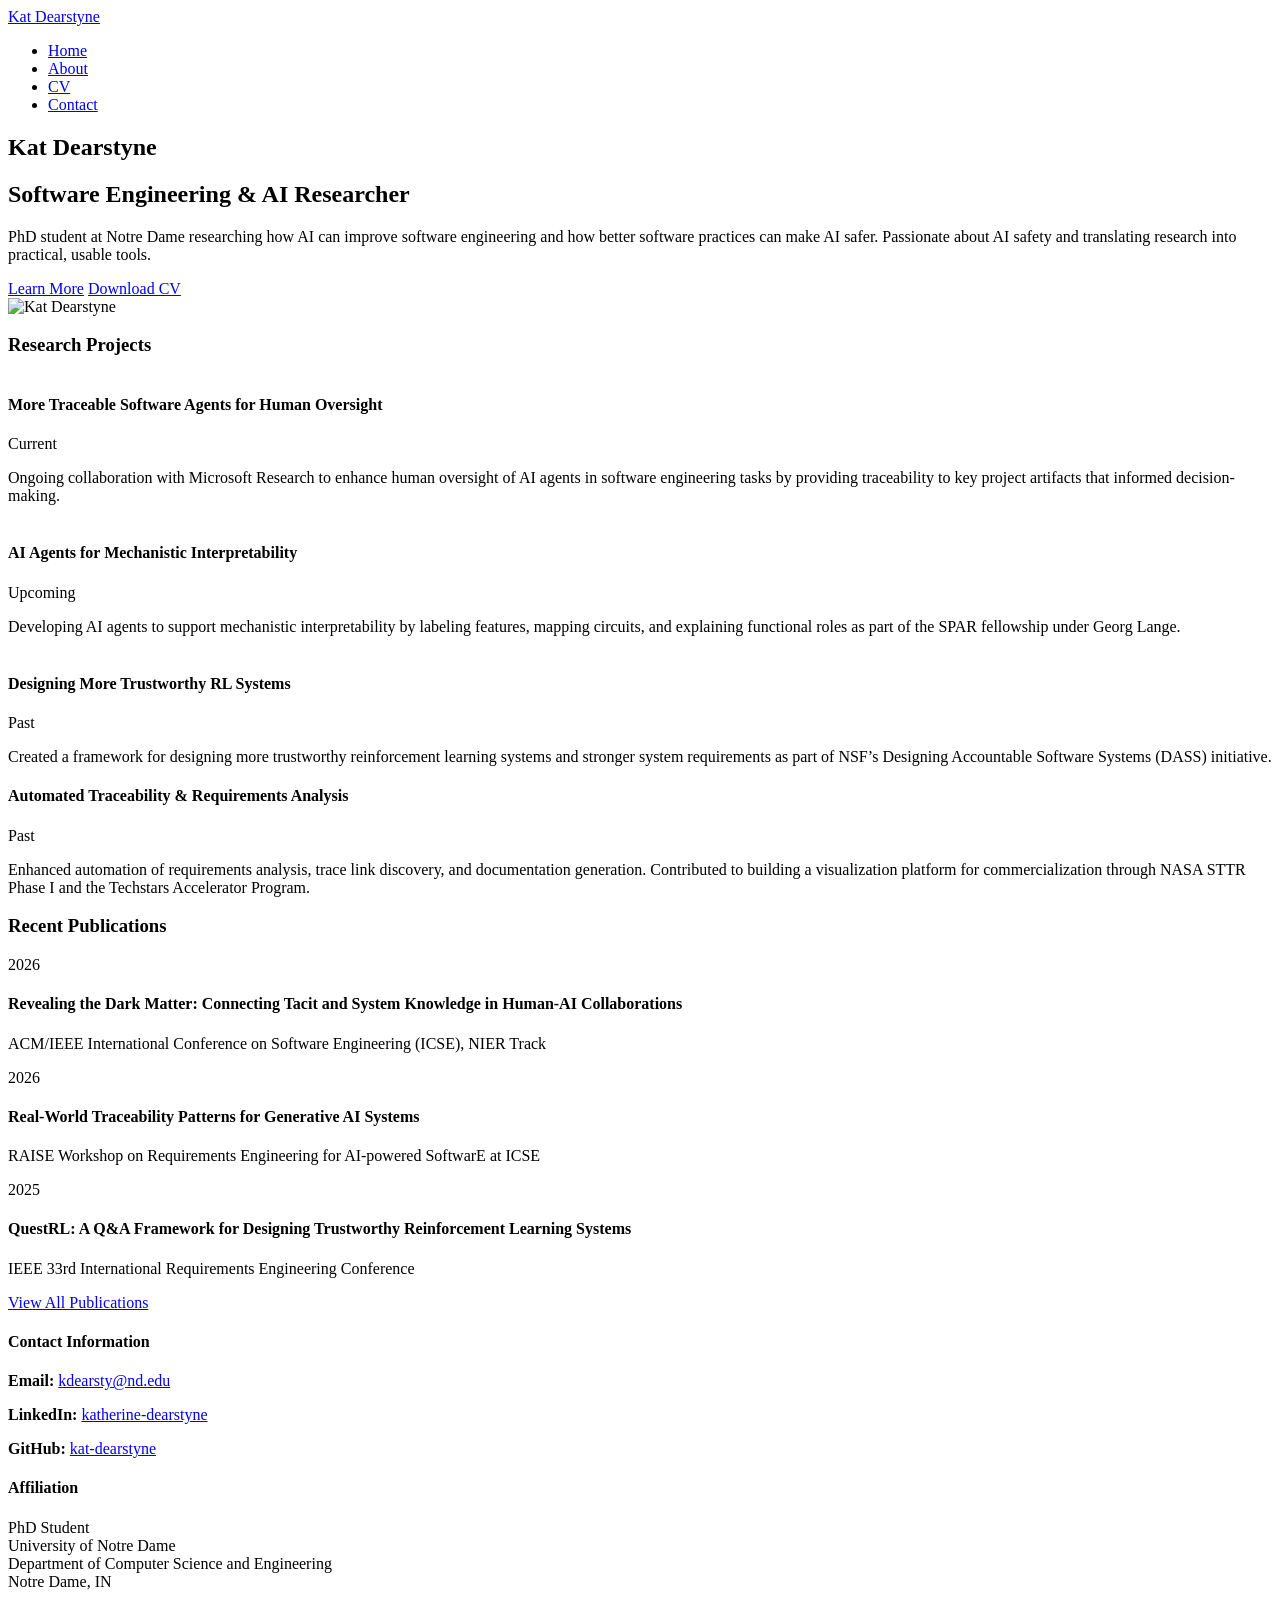
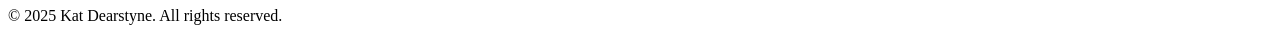
==== index.html @ cbea0dc3 "update publications" ====
<!DOCTYPE html>
<html lang="en">
<head>
    <meta charset="UTF-8">
    <meta name="viewport" content="width=device-width, initial-scale=1.0">
    <title>Kat Dearstyne - PhD Student in Computer Science</title>
    <link rel="stylesheet" href="css/style.css">
    <link rel="preconnect" href="https://fonts.googleapis.com">
    <link rel="preconnect" href="https://fonts.gstatic.com" crossorigin>
    <link href="https://fonts.googleapis.com/css2?family=Inter:wght@300;400;500;600;700&display=swap" rel="stylesheet">
</head>
<body>
    <header class="header">
        <nav class="nav">
            <div class="nav-container">
                <a href="#" class="nav-logo">Kat Dearstyne</a>
                <ul class="nav-menu">
                    <li class="nav-item">
                        <a href="index.html" class="nav-link active">Home</a>
                    </li>
                    <li class="nav-item">
                        <a href="about.html" class="nav-link">About</a>
                    </li>
                    <li class="nav-item">
                        <a href="cv-research.html" class="nav-link">CV</a>
                    </li>
                    <li class="nav-item">
                        <a href="contact.html" class="nav-link">Contact</a>
                    </li>
                </ul>
                <div class="hamburger">
                    <span class="bar"></span>
                    <span class="bar"></span>
                    <span class="bar"></span>
                </div>
            </div>
        </nav>
    </header>

    <main>
        <section class="hero">
            <div class="container">
                <div class="hero-content">
                    <div class="hero-text">
                        <h1 class="hero-title">Kat Dearstyne</h1>
                        <h2 class="hero-subtitle">Software Engineering & AI Researcher</h2>
                        <p class="hero-description">
                          PhD student at Notre Dame researching how AI can improve software engineering and how better software practices can make AI safer. Passionate about AI safety and translating research into practical, usable tools.
                        </p>
                        <div class="hero-buttons">
                            <a href="about.html" class="btn btn-primary">Learn More</a>
                            <a href="docs/cv.html" class="btn btn-secondary" target="_blank">Download CV</a>
                        </div>
                    </div>
                    <div class="hero-image">
                        <img src="images/me.jpg" alt="Kat Dearstyne" class="profile-photo">
                    </div>
                </div>
            </div>
        </section>

        <section class="highlights">
            <div class="container">
                <h3 class="section-title">Research Projects</h3>
<div class="highlights-grid">
    <div class="highlight-card">
        <h4><br>&#8203;More Traceable Software Agents for Human Oversight</h4>
        <div class="project-status current">Current</div>
        <p>Ongoing collaboration with Microsoft Research to enhance human oversight of AI agents in software engineering tasks by providing traceability to key project artifacts that informed decision-making.</p>
    </div>
    <div class="highlight-card">
        <h4><br>&#8203;AI Agents for Mechanistic Interpretability</h4>
        <div class="project-status upcoming">Upcoming</div>
        <p>Developing AI agents to support mechanistic interpretability by labeling features, mapping circuits, and explaining functional roles as part of the SPAR fellowship under Georg Lange.</p>

    </div>
    <div class="highlight-card">
        <h4><br>&#8203;Designing More Trustworthy RL Systems</h4>
        <div class="project-status past">Past</div>
        <p>Created a framework for designing more trustworthy reinforcement learning systems and stronger system requirements as part of NSF’s Designing Accountable Software Systems (DASS) initiative.</p>

    </div>
    <div class="highlight-card">
        <h4>Automated Traceability & Requirements Analysis</h4>
        <div class="project-status past">Past</div>
        <p>Enhanced automation of requirements analysis, trace link discovery, and documentation generation. Contributed to building a visualization platform for commercialization through NASA STTR Phase I and the Techstars Accelerator Program.</p>

    </div>
</div>

            </div>
        </section>

        <section class="recent-publications">
            <div class="container">
                <h3 class="section-title">Recent Publications</h3>
                <div class="publications-preview">
                    <div class="publication-item">
                        <span class="pub-year">2026</span>
                        <h4>Revealing the Dark Matter: Connecting Tacit and System Knowledge in Human-AI Collaborations</h4>
                        <p class="pub-venue">ACM/IEEE International Conference on Software Engineering (ICSE), NIER Track</p>
                    </div>
                    <div class="publication-item">
                        <span class="pub-year">2026</span>
                        <h4>Real-World Traceability Patterns for Generative AI Systems</h4>
                        <p class="pub-venue">RAISE Workshop on Requirements Engineering for AI-powered SoftwarE at ICSE</p>
                    </div>
                    <div class="publication-item">
                        <span class="pub-year">2025</span>
                        <h4>QuestRL: A Q&A Framework for Designing Trustworthy Reinforcement Learning Systems</h4>
                        <p class="pub-venue">IEEE 33rd International Requirements Engineering Conference</p>
                    </div>
                </div>
                <div class="text-center">
                    <a href="cv-research.html#publications" class="btn btn-outline">View All Publications</a>
                </div>
            </div>
        </section>
    </main>

    <footer id="contact" class="footer">
        <div class="container">
            <div class="footer-content">
                <div class="contact-info">
                    <h4>Contact Information</h4>
                    <p><strong>Email:</strong> <a href="mailto:kdearsty@nd.edu">kdearsty@nd.edu</a></p>
                    <p><strong>LinkedIn:</strong> <a href="https://linkedin.com/in/katherine-dearstyne" target="_blank">katherine-dearstyne</a></p>
                    <p><strong>GitHub:</strong> <a href="https://github.com/kat-dearstyne" target="_blank">kat-dearstyne</a></p>
                </div>
                <div class="affiliation">
                    <h4>Affiliation</h4>
                    <p>PhD Student<br>
                    University of Notre Dame<br>
                    Department of Computer Science and Engineering<br>
                    Notre Dame, IN</p>
                </div>
            </div>
            <div class="footer-bottom">
                <p>&copy; 2025 Kat Dearstyne. All rights reserved.</p>
            </div>
        </div>
    </footer>

    <script src="js/script.js"></script>
</body>
</html>
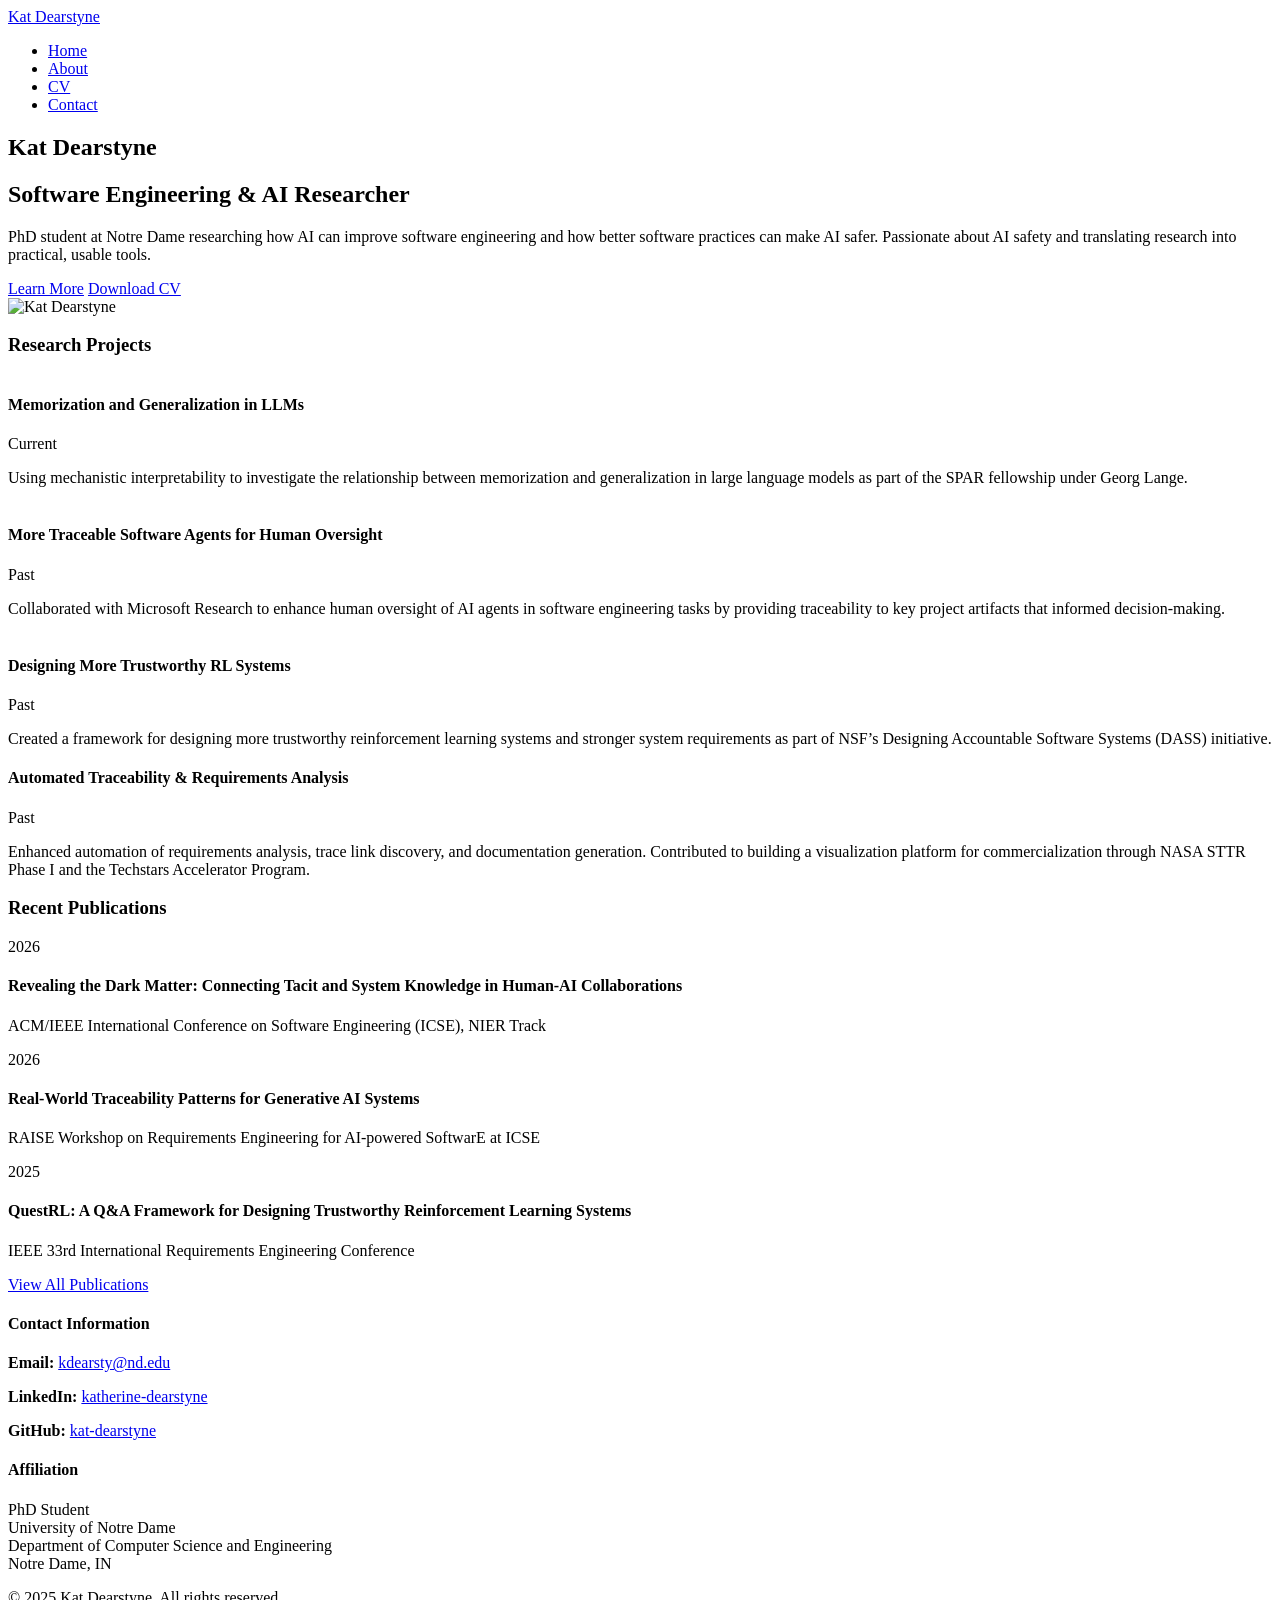
==== commit bb5554ee: "update to most recent" ====
--- a/index.html
+++ b/index.html
@@ -64,14 +64,14 @@
                 <h3 class="section-title">Research Projects</h3>
 <div class="highlights-grid">
     <div class="highlight-card">
-        <h4><br>&#8203;More Traceable Software Agents for Human Oversight</h4>
+        <h4><br>&#8203;Memorization and Generalization in LLMs</h4>
         <div class="project-status current">Current</div>
-        <p>Ongoing collaboration with Microsoft Research to enhance human oversight of AI agents in software engineering tasks by providing traceability to key project artifacts that informed decision-making.</p>
+        <p>Using mechanistic interpretability to investigate the relationship between memorization and generalization in large language models as part of the SPAR fellowship under Georg Lange.</p>
     </div>
     <div class="highlight-card">
-        <h4><br>&#8203;AI Agents for Mechanistic Interpretability</h4>
-        <div class="project-status upcoming">Upcoming</div>
-        <p>Developing AI agents to support mechanistic interpretability by labeling features, mapping circuits, and explaining functional roles as part of the SPAR fellowship under Georg Lange.</p>
+        <h4><br>&#8203;More Traceable Software Agents for Human Oversight</h4>
+        <div class="project-status past">Past</div>
+        <p>Collaborated with Microsoft Research to enhance human oversight of AI agents in software engineering tasks by providing traceability to key project artifacts that informed decision-making.</p>
 
     </div>
     <div class="highlight-card">
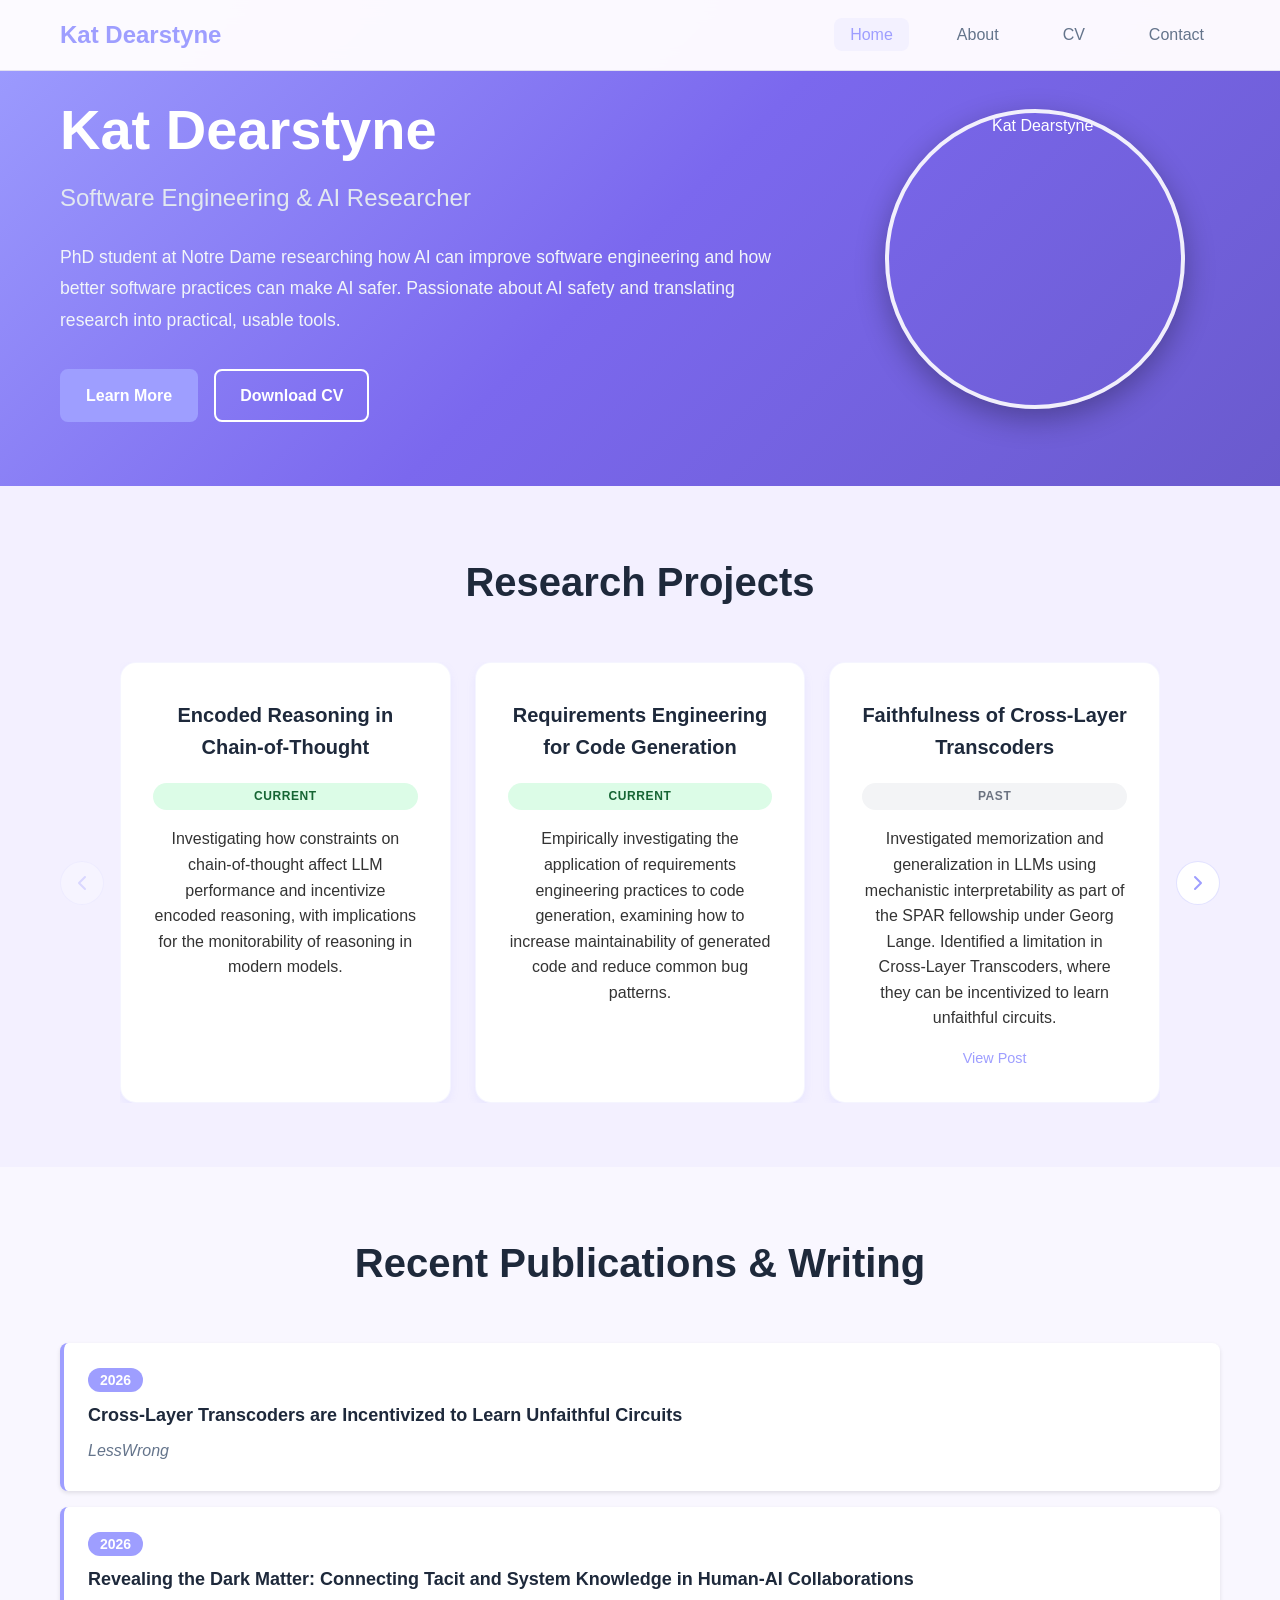
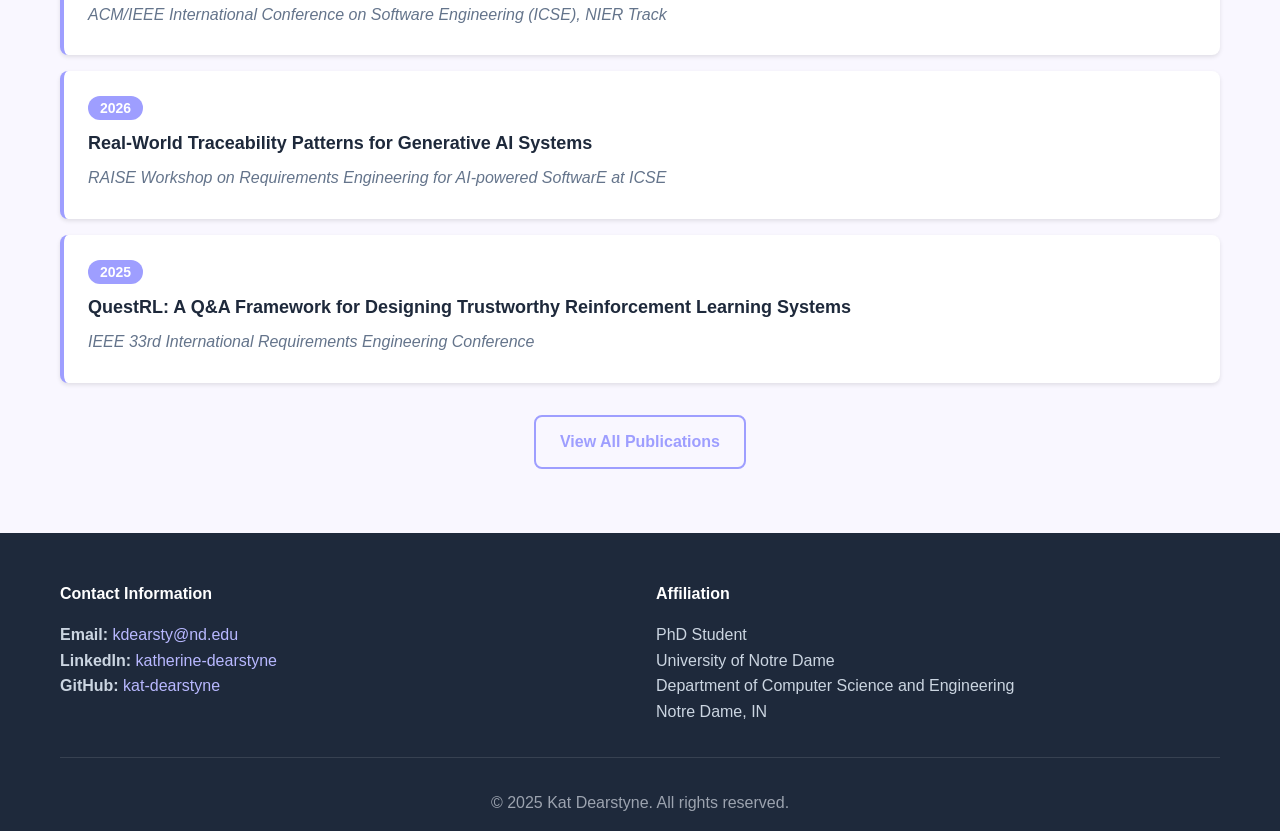
==== commit 601b85a1: "updates for recent changes in positions and projects" ====
--- a/index.html
+++ b/index.html
@@ -62,30 +62,55 @@
         <section class="highlights">
             <div class="container">
                 <h3 class="section-title">Research Projects</h3>
-<div class="highlights-grid">
-    <div class="highlight-card">
-        <h4><br>&#8203;Memorization and Generalization in LLMs</h4>
-        <div class="project-status current">Current</div>
-        <p>Using mechanistic interpretability to investigate the relationship between memorization and generalization in large language models as part of the SPAR fellowship under Georg Lange.</p>
+<div class="carousel-wrapper">
+    <button class="carousel-btn carousel-btn-left" aria-label="Previous projects">
+        <svg width="24" height="24" viewBox="0 0 24 24" fill="none" stroke="currentColor" stroke-width="2" stroke-linecap="round" stroke-linejoin="round">
+            <polyline points="15,18 9,12 15,6"></polyline>
+        </svg>
+    </button>
+    <div class="carousel-viewport">
+        <div class="carousel-track">
+            <div class="highlight-card">
+                <h4>Encoded Reasoning in Chain-of-Thought</h4>
+                <div class="project-status current">Current</div>
+                <p>Investigating how constraints on chain-of-thought affect LLM performance and incentivize encoded reasoning, with implications for the monitorability of reasoning in modern models.</p>
+            </div>
+            <div class="highlight-card">
+                <h4>Requirements Engineering for Code Generation</h4>
+                <div class="project-status current">Current</div>
+                <p>Empirically investigating the application of requirements engineering practices to code generation, examining how to increase maintainability of generated code and reduce common bug patterns.</p>
+            </div>
+            <div class="highlight-card">
+                <h4>Faithfulness of Cross-Layer Transcoders</h4>
+                <div class="project-status past">Past</div>
+                <p>Investigated memorization and generalization in LLMs using mechanistic interpretability as part of the SPAR fellowship under Georg Lange. Identified a limitation in Cross-Layer Transcoders, where they can be incentivized to learn unfaithful circuits.</p>
+                <a href="https://www.lesswrong.com/posts/6CS2NDmoLCFcEJMor/cross-layer-transcoders-are-incentivized-to-learn-unfaithful" target="_blank" class="project-link">View Post</a>
+            </div>
+            <div class="highlight-card">
+                <h4>More Traceable Software Agents for Human Oversight</h4>
+                <div class="project-status past">Past</div>
+                <p>Collaborated with Microsoft Research to enhance human oversight of AI agents in software engineering tasks by providing traceability to key project artifacts that informed decision-making.</p>
+                <a href="https://cabird.com/pdfs/dearstyne2026revealing.pdf" target="_blank" class="project-link">View Publication</a>
+            </div>
+            <div class="highlight-card">
+                <h4>Designing More Trustworthy RL Systems</h4>
+                <div class="project-status past">Past</div>
+                <p>Created a framework for designing more trustworthy reinforcement learning systems and stronger system requirements as part of NSF's Designing Accountable Software Systems (DASS) initiative.</p>
+                <a href="https://ieeexplore.ieee.org/abstract/document/11190358" target="_blank" class="project-link">View Publication</a>
+            </div>
+            <div class="highlight-card">
+                <h4>Automated Traceability & Requirements Analysis</h4>
+                <div class="project-status past">Past</div>
+                <p>Enhanced automation of requirements analysis, trace link discovery, and documentation generation. Contributed to building a visualization platform for commercialization through NASA STTR Phase I and the Techstars Accelerator Program.</p>
+                <a href="cv-research.html#publications" class="project-link">View Publications</a>
+            </div>
+        </div>
     </div>
-    <div class="highlight-card">
-        <h4><br>&#8203;More Traceable Software Agents for Human Oversight</h4>
-        <div class="project-status past">Past</div>
-        <p>Collaborated with Microsoft Research to enhance human oversight of AI agents in software engineering tasks by providing traceability to key project artifacts that informed decision-making.</p>
-
-    </div>
-    <div class="highlight-card">
-        <h4><br>&#8203;Designing More Trustworthy RL Systems</h4>
-        <div class="project-status past">Past</div>
-        <p>Created a framework for designing more trustworthy reinforcement learning systems and stronger system requirements as part of NSF’s Designing Accountable Software Systems (DASS) initiative.</p>
-
-    </div>
-    <div class="highlight-card">
-        <h4>Automated Traceability & Requirements Analysis</h4>
-        <div class="project-status past">Past</div>
-        <p>Enhanced automation of requirements analysis, trace link discovery, and documentation generation. Contributed to building a visualization platform for commercialization through NASA STTR Phase I and the Techstars Accelerator Program.</p>
-
-    </div>
+    <button class="carousel-btn carousel-btn-right" aria-label="Next projects">
+        <svg width="24" height="24" viewBox="0 0 24 24" fill="none" stroke="currentColor" stroke-width="2" stroke-linecap="round" stroke-linejoin="round">
+            <polyline points="9,18 15,12 9,6"></polyline>
+        </svg>
+    </button>
 </div>
 
             </div>
@@ -93,8 +118,13 @@
 
         <section class="recent-publications">
             <div class="container">
-                <h3 class="section-title">Recent Publications</h3>
+                <h3 class="section-title">Recent Publications & Writing</h3>
                 <div class="publications-preview">
+                    <div class="publication-item">
+                        <span class="pub-year">2026</span>
+                        <h4>Cross-Layer Transcoders are Incentivized to Learn Unfaithful Circuits</h4>
+                        <p class="pub-venue">LessWrong</p>
+                    </div>
                     <div class="publication-item">
                         <span class="pub-year">2026</span>
                         <h4>Revealing the Dark Matter: Connecting Tacit and System Knowledge in Human-AI Collaborations</h4>
--- a/css/style.css
+++ b/css/style.css
@@ -0,0 +1,1454 @@
+/* Reset and Base Styles */
+* {
+    margin: 0;
+    padding: 0;
+    box-sizing: border-box;
+}
+
+html {
+    scroll-behavior: smooth;
+}
+
+body {
+    font-family: 'Inter', -apple-system, BlinkMacSystemFont, 'Segoe UI', sans-serif;
+    line-height: 1.6;
+    color: #333;
+    background: #f9f7ff;
+}
+
+.container {
+    max-width: 1200px;
+    margin: 0 auto;
+    padding: 0 20px;
+}
+
+/* Navigation */
+.header {
+    position: fixed;
+    top: 0;
+    width: 100%;
+    background: rgba(255, 253, 255, 0.97);
+    backdrop-filter: blur(10px);
+    border-bottom: 1px solid #e2e0f0;
+    z-index: 1000;
+}
+
+.nav {
+    padding: 1rem 0;
+}
+
+.nav-container {
+    display: flex;
+    justify-content: space-between;
+    align-items: center;
+    max-width: 1200px;
+    margin: 0 auto;
+    padding: 0 20px;
+}
+
+.nav-logo {
+    font-size: 1.5rem;
+    font-weight: 600;
+    color: #9E9EFF;
+    text-decoration: none;
+}
+
+.nav-menu {
+    display: flex;
+    list-style: none;
+    gap: 2rem;
+}
+
+.nav-link {
+    color: #64748b;
+    text-decoration: none;
+    font-weight: 500;
+    padding: 0.5rem 1rem;
+    border-radius: 0.5rem;
+    transition: all 0.3s ease;
+}
+
+.nav-link:hover,
+.nav-link.active {
+    color: #9E9EFF;
+    background-color: #f3f1ff;
+}
+
+.hamburger {
+    display: none;
+    flex-direction: column;
+    cursor: pointer;
+}
+
+.bar {
+    width: 25px;
+    height: 3px;
+    background-color: #333;
+    margin: 3px 0;
+    transition: 0.3s;
+}
+
+/* Main Content */
+.main-content {
+    margin-top: 80px;
+    padding: 2rem 0;
+}
+
+/* Hero Section */
+.hero {
+    padding: 6rem 0 4rem;
+    background: linear-gradient(135deg, #9E9EFF 0%, #7B68EE 50%, #6A5ACD 100%);
+    color: white;
+}
+
+.hero-content {
+    display: grid;
+    grid-template-columns: 2fr 1fr;
+    gap: 3rem;
+    align-items: center;
+}
+
+.hero-title {
+    font-size: 3.5rem;
+    font-weight: 700;
+    margin-bottom: 1rem;
+    line-height: 1.2;
+}
+
+.hero-subtitle {
+    font-size: 1.5rem;
+    font-weight: 400;
+    color: #e2e8f0;
+    margin-bottom: 1.5rem;
+}
+
+.hero-description {
+    font-size: 1.1rem;
+    line-height: 1.8;
+    margin-bottom: 2rem;
+    color: #f1f5f9;
+}
+
+.hero-buttons {
+    display: flex;
+    gap: 1rem;
+}
+
+.btn {
+    padding: 0.75rem 1.5rem;
+    border-radius: 0.5rem;
+    text-decoration: none;
+    font-weight: 600;
+    transition: all 0.3s ease;
+    display: inline-block;
+}
+
+.btn-primary {
+    background: #9E9EFF;
+    color: white;
+    border: 2px solid #9E9EFF;
+}
+
+.btn-primary:hover {
+    background: #8282FF;
+    border-color: #8282FF;
+}
+
+.btn-secondary {
+    background: transparent;
+    color: white;
+    border: 2px solid white;
+}
+
+.btn-secondary:hover {
+    background: white;
+    color: #9E9EFF;
+}
+
+.btn-outline {
+    background: transparent;
+    color: #9E9EFF;
+    border: 2px solid #9E9EFF;
+}
+
+.btn-outline:hover {
+    background: #9E9EFF;
+    color: white;
+}
+
+.hero-image {
+    text-align: center;
+    display: flex;
+    justify-content: center;
+    align-items: center;
+}
+
+.profile-photo {
+    width: 300px;
+    height: 300px;
+    border-radius: 50%;
+    object-fit: cover;
+    border: 4px solid rgba(255, 255, 255, 0.9);
+    box-shadow: 0 10px 30px rgba(0, 0, 0, 0.3);
+}
+
+.placeholder-image {
+    width: 300px;
+    height: 300px;
+    background: rgba(255, 255, 255, 0.1);
+    border-radius: 50%;
+    display: flex;
+    align-items: center;
+    justify-content: center;
+    color: #e2e8f0;
+    font-size: 1rem;
+    backdrop-filter: blur(10px);
+    border: 2px solid rgba(255, 255, 255, 0.2);
+}
+
+/* Sections */
+.section-title {
+    font-size: 2.5rem;
+    font-weight: 700;
+    color: #1e293b;
+    margin-bottom: 3rem;
+    text-align: center;
+}
+
+.highlights {
+    padding: 4rem 0;
+    background: #f3f0ff;
+}
+
+.carousel-wrapper {
+    display: flex;
+    align-items: center;
+    gap: 1rem;
+}
+
+.carousel-viewport {
+    overflow: hidden;
+    flex: 1;
+}
+
+.carousel-track {
+    display: flex;
+    gap: 1.5rem;
+    transition: transform 0.4s ease;
+}
+
+.carousel-track .highlight-card {
+    flex-shrink: 0;
+}
+
+.carousel-btn {
+    background: white;
+    border: 1px solid rgba(158, 158, 255, 0.3);
+    border-radius: 50%;
+    width: 44px;
+    height: 44px;
+    display: flex;
+    align-items: center;
+    justify-content: center;
+    cursor: pointer;
+    color: #9E9EFF;
+    flex-shrink: 0;
+    transition: background 0.2s ease, color 0.2s ease;
+}
+
+.carousel-btn:hover {
+    background: #9E9EFF;
+    color: white;
+}
+
+.carousel-btn:disabled {
+    opacity: 0.3;
+    cursor: default;
+    background: white;
+    color: #9E9EFF;
+}
+
+.highlight-card {
+    background: white;
+    padding: 2rem;
+    border-radius: 1rem;
+    box-shadow: 0 4px 10px -1px rgba(158, 158, 255, 0.15);
+    border: 1px solid rgba(158, 158, 255, 0.1);
+    text-align: center;
+    transition: transform 0.3s ease;
+    display: flex;
+    flex-direction: column;
+}
+
+.highlight-card h4 {
+    min-height: 4.5rem;
+    display: flex;
+    align-items: center;
+    justify-content: center;
+    margin-bottom: 0.5rem;
+}
+
+.project-status {
+    display: inline-block;
+    font-size: 0.75rem;
+    font-weight: 600;
+    padding: 0.25rem 0.75rem;
+    border-radius: 1rem;
+    text-transform: uppercase;
+    letter-spacing: 0.05em;
+    margin-bottom: 1rem;
+}
+
+.project-status.current {
+    background: #dcfce7;
+    color: #166534;
+}
+
+.project-status.past {
+    background: #f3f4f6;
+    color: #6b7280;
+}
+
+.project-status.upcoming {
+    background: #dbeafe;
+    color: #1e40af;
+}
+
+.project-link {
+    margin-top: auto;
+    padding-top: 1rem;
+    color: #9E9EFF;
+    text-decoration: none;
+    font-size: 0.9rem;
+    font-weight: 500;
+}
+
+.project-link:hover {
+    text-decoration: underline;
+}
+
+.highlight-card:hover {
+    transform: translateY(-5px);
+}
+
+.highlight-icon {
+    font-size: 3rem;
+    margin-bottom: 1rem;
+}
+
+.highlight-card h4 {
+    font-size: 1.25rem;
+    font-weight: 600;
+    color: #1e293b;
+    margin-bottom: 1rem;
+}
+
+/* Recent Publications */
+.recent-publications {
+    padding: 4rem 0;
+}
+
+.publications-preview {
+    margin-bottom: 2rem;
+}
+
+.publication-item {
+    background: white;
+    padding: 1.5rem;
+    margin-bottom: 1rem;
+    border-radius: 0.5rem;
+    border-left: 4px solid #9E9EFF;
+    box-shadow: 0 2px 4px rgba(0, 0, 0, 0.1);
+}
+
+.pub-year {
+    background: #9E9EFF;
+    color: white;
+    padding: 0.25rem 0.75rem;
+    border-radius: 1rem;
+    font-size: 0.875rem;
+    font-weight: 600;
+}
+
+.publication-item h4 {
+    font-size: 1.125rem;
+    font-weight: 600;
+    color: #1e293b;
+    margin: 0.5rem 0;
+}
+
+.pub-venue {
+    color: #64748b;
+    font-style: italic;
+}
+
+.text-center {
+    text-align: center;
+}
+
+/* Footer */
+.footer {
+    background: #1e293b;
+    color: #cbd5e1;
+    padding: 3rem 0 1rem;
+}
+
+.footer-content {
+    display: grid;
+    grid-template-columns: repeat(auto-fit, minmax(250px, 1fr));
+    gap: 2rem;
+    margin-bottom: 2rem;
+}
+
+.footer h4 {
+    color: white;
+    margin-bottom: 1rem;
+}
+
+.footer a {
+    color: #B8B8FF;
+    text-decoration: none;
+}
+
+.footer a:hover {
+    color: #D0D0FF;
+}
+
+.footer-bottom {
+    text-align: center;
+    padding-top: 2rem;
+    border-top: 1px solid #374151;
+    color: #9ca3af;
+}
+
+/* About Page Styles */
+.page-header {
+    text-align: center;
+    padding: 2rem 0;
+    margin-bottom: 2rem;
+}
+
+/* CV Download Button */
+.cv-download {
+    margin-top: 2rem;
+}
+
+.cv-download-btn {
+    display: inline-flex;
+    align-items: center;
+    gap: 0.5rem;
+    background: linear-gradient(135deg, #9E9EFF 0%, #7B68EE 100%);
+    color: white;
+    padding: 0.75rem 1.5rem;
+    text-decoration: none;
+    border-radius: 0.5rem;
+    font-weight: 600;
+    transition: transform 0.2s ease, box-shadow 0.2s ease;
+    box-shadow: 0 4px 6px rgba(158, 158, 255, 0.25);
+}
+
+.cv-download-btn:hover {
+    transform: translateY(-1px);
+    box-shadow: 0 6px 12px rgba(158, 158, 255, 0.35);
+    color: white;
+}
+
+.page-header h1 {
+    font-size: 3rem;
+    font-weight: 700;
+    color: #1e293b;
+    margin-bottom: 1rem;
+}
+
+.lead {
+    font-size: 1.25rem;
+    color: #64748b;
+    max-width: 800px;
+    margin: 0 auto;
+}
+
+.about-header {
+    text-align: center;
+    margin-bottom: 3rem;
+}
+
+.about-section {
+    margin-bottom: 4rem;
+}
+
+.about-grid {
+    display: grid;
+    grid-template-columns: 2fr 1fr;
+    gap: 3rem;
+}
+
+/* New layout with images sidebar */
+.about-grid-with-images {
+    display: grid;
+    grid-template-columns: 250px 2fr 1fr;
+    gap: 3rem;
+    align-items: start;
+}
+
+.images-sidebar {
+    display: flex;
+    flex-direction: column;
+    gap: 1.5rem;
+}
+
+.images-sidebar .image-item {
+    text-align: center;
+}
+
+.images-sidebar .activity-photo {
+    width: 300px;
+    height: 300px;
+    object-fit: cover;
+    border-radius: 0.5rem;
+    box-shadow: 0 4px 6px rgba(0, 0, 0, 0.1);
+}
+
+/* Specific positioning for each image */
+.images-sidebar .image-item:nth-child(1) .activity-photo {
+    object-position: center top; /* Running image - show head */
+}
+
+.images-sidebar .image-item:nth-child(2) .activity-photo {
+    object-position: center bottom; /* Painting image - show bottom */
+}
+
+.images-sidebar .image-item:nth-child(3) .activity-photo {
+    object-position: center center; /* Soccer image - keep centered */
+}
+
+.about-content-main {
+    padding: 0;
+}
+
+/* Paragraph spacing */
+.spaced-paragraph {
+    margin-bottom: 2.5rem;
+}
+
+/* Inline Education Section */
+.education-inline {
+    display: grid;
+    grid-template-columns: 1fr 1fr;
+    gap: 2rem;
+    margin-top: 1.5rem;
+}
+
+.education-item-inline {
+    background: #f8fafc;
+    padding: 1.5rem;
+    border-radius: 0.5rem;
+    border-left: 3px solid #9E9EFF;
+}
+
+.education-item-inline h4 {
+    color: #9E9EFF;
+    font-weight: 600;
+    margin-bottom: 0.5rem;
+}
+
+
+/* Education heading to match original Professional Experience size */
+.about-content h2:not(:first-child) {
+    font-size: 2rem;
+    font-weight: 600;
+    margin-bottom: 1.5rem;
+}
+
+/* Education Section */
+.education-section {
+    margin: 4rem 0;
+}
+
+.education-grid {
+    display: grid;
+    grid-template-columns: 1fr 1fr;
+    gap: 3rem;
+}
+
+.education-item-large {
+    background: #f8fafc;
+    padding: 2rem;
+    border-radius: 0.75rem;
+    border-left: 4px solid #9E9EFF;
+}
+
+.education-item-large h3 {
+    color: #9E9EFF;
+    font-size: 1.3rem;
+    font-weight: 600;
+    margin-bottom: 0.75rem;
+}
+
+.education-item-large .institution {
+    font-weight: 600;
+    color: #1e293b;
+    font-size: 1.1rem;
+    margin-bottom: 0.5rem;
+}
+
+.education-item-large .date {
+    color: #64748b;
+    font-weight: 500;
+    margin-bottom: 0.5rem;
+}
+
+.education-item-large .detail {
+    color: #475569;
+    font-style: italic;
+}
+
+.about-content h2 {
+    font-size: 2.5rem;
+    color: #1e293b;
+    margin-bottom: 1rem;
+}
+
+.about-content h3 {
+    font-size: 1.3rem;
+    color: #475569;
+    font-weight: 600;
+    margin-top: 2.5rem;
+    margin-bottom: 1rem;
+    position: relative;
+    padding-left: 1rem;
+}
+
+.about-content h3:first-of-type {
+    margin-top: 1rem;
+}
+
+/* About page link styling */
+.about-content a {
+    color: #7B68EE;
+    text-decoration: none;
+    font-weight: 500;
+    transition: color 0.2s ease, text-decoration 0.2s ease;
+}
+
+.about-content a:hover {
+    color: #9E9EFF;
+    text-decoration: underline;
+}
+
+.about-content h3::before {
+    content: '';
+    position: absolute;
+    left: 0;
+    top: 50%;
+    transform: translateY(-50%);
+    width: 4px;
+    height: 20px;
+    background: linear-gradient(135deg, #9E9EFF 0%, #7B68EE 100%);
+    border-radius: 2px;
+}
+
+.about-content p {
+    margin-bottom: 1.5rem;
+    line-height: 1.8;
+    color: #475569;
+}
+
+.research-interests {
+    list-style: none;
+    display: grid;
+    grid-template-columns: repeat(auto-fit, minmax(250px, 1fr));
+    gap: 0.5rem;
+}
+
+.research-interests li {
+    padding: 0.5rem 0;
+    border-left: 3px solid #9E9EFF;
+    padding-left: 1rem;
+    background: #faf9ff;
+    margin-bottom: 0.5rem;
+}
+
+.about-card {
+    background: white;
+    padding: 1.5rem;
+    border-radius: 0.5rem;
+    box-shadow: 0 2px 8px rgba(158, 158, 255, 0.12);
+    border: 1px solid rgba(158, 158, 255, 0.08);
+    margin-bottom: 1.5rem;
+}
+
+.about-card h3 {
+    color: #1e293b;
+    margin-bottom: 1rem;
+}
+
+.education-item {
+    margin-bottom: 1.5rem;
+    padding-bottom: 1rem;
+    border-bottom: 1px solid #e2e8f0;
+}
+
+.education-item:last-child {
+    border-bottom: none;
+    margin-bottom: 0;
+}
+
+.education-item h4 {
+    color: #9E9EFF;
+    font-weight: 600;
+    margin-bottom: 0.5rem;
+}
+
+/* Sidebar Experience Styling */
+.sidebar-exp-item {
+    margin-bottom: 1.25rem;
+    padding-bottom: 0.75rem;
+    border-bottom: 1px solid #e2e8f0;
+}
+
+.sidebar-exp-item:last-child {
+    border-bottom: none;
+    margin-bottom: 0;
+}
+
+.sidebar-exp-item h4 {
+    color: #9E9EFF;
+    font-weight: 600;
+    margin-bottom: 0.25rem;
+    font-size: 0.9rem;
+}
+
+.institution {
+    font-weight: 500;
+    color: #1e293b;
+}
+
+.date {
+    color: #64748b;
+    font-size: 0.9rem;
+    margin: 0.25rem 0;
+}
+
+.detail {
+    color: #64748b;
+    font-size: 0.9rem;
+}
+
+.quick-facts {
+    list-style: none;
+}
+
+.quick-facts li {
+    padding: 0.5rem 0;
+    border-bottom: 1px solid #f1f5f9;
+}
+
+.quick-facts strong {
+    color: #9E9EFF;
+}
+
+/* Experience Timeline */
+.experience-section {
+    margin: 4rem 0;
+}
+
+
+.experience-timeline {
+    position: relative;
+    padding-left: 2.5rem;
+}
+
+.experience-timeline::before {
+    content: '';
+    position: absolute;
+    left: 1.4rem;
+    top: 0;
+    bottom: 0;
+    width: 2px;
+    background: #e2e8f0;
+}
+
+.experience-item {
+    position: relative;
+    margin-bottom: 2rem;
+    background: white;
+    padding: 1.5rem;
+    border-radius: 0.5rem;
+    box-shadow: 0 2px 8px rgba(158, 158, 255, 0.12);
+    border: 1px solid rgba(158, 158, 255, 0.08);
+}
+
+.experience-item::before {
+    content: '';
+    position: absolute;
+    left: -1.75rem;
+    top: 1.5rem;
+    width: 12px;
+    height: 12px;
+    background: #9E9EFF;
+    border-radius: 50%;
+    border: 3px solid white;
+}
+
+.exp-date {
+    position: absolute;
+    left: -13rem;
+    top: 1.25rem;
+    font-size: 0.875rem;
+    font-weight: 600;
+    width: 11rem;
+    white-space: nowrap;
+    color: #9E9EFF;
+    text-align: right;
+}
+
+.experience-item h3 {
+    color: #1e293b;
+    font-size: 1.25rem;
+    margin-bottom: 0.5rem;
+}
+
+.experience-item h4 {
+    color: #64748b;
+    font-weight: 500;
+    margin-bottom: 1rem;
+}
+
+/* Personal Images Section */
+.personal-images {
+    margin: 2rem 0 3rem;
+}
+
+.images-grid {
+    display: grid;
+    grid-template-columns: repeat(auto-fit, minmax(300px, 1fr));
+    gap: 2rem;
+}
+
+.image-item {
+    text-align: center;
+}
+
+/* Content with floating images */
+.content-with-image {
+    overflow: hidden;
+    margin-bottom: 2rem;
+}
+
+.floating-image {
+    width: 250px;
+    margin: 1rem;
+}
+
+.floating-image.left {
+    float: left;
+    margin-left: 0;
+    margin-right: 2rem;
+}
+
+.floating-image.right {
+    float: right;
+    margin-right: 0;
+    margin-left: 2rem;
+}
+
+/* Research Highlight Styling */
+.research-highlight {
+    color: #475569;
+    font-weight: 600;
+}
+
+/* Inline Research List Styling */
+.inline-research-list {
+    margin: 0.5rem 0 0.5rem 2rem;
+    padding-left: 2rem;
+    font-size: inherit;
+    line-height: 1.8;
+}
+
+.inline-research-list li {
+    margin: 0.25rem 0;
+    padding-left: 0.5rem;
+}
+
+.activity-photo {
+    width: 100%;
+    max-width: 400px;
+    height: 350px;
+    object-fit: cover;
+    object-position: center top;
+    border-radius: 0.5rem;
+    box-shadow: 0 4px 6px rgba(0, 0, 0, 0.1);
+    transition: transform 0.3s ease;
+}
+
+.floating-image .activity-photo {
+    height: 200px;
+    max-width: 100%;
+}
+
+.activity-photo:hover {
+    transform: scale(1.02);
+}
+
+.image-caption {
+    margin-top: 0.75rem;
+    font-style: italic;
+    color: #64748b;
+    font-size: 0.9rem;
+}
+
+/* Clear floats after content */
+.content-with-image::after {
+    content: "";
+    display: table;
+    clear: both;
+}
+
+/* Responsive adjustments */
+@media (max-width: 768px) {
+    .floating-image {
+        float: none;
+        width: 100%;
+        margin: 1rem 0;
+    }
+    
+    .floating-image.left,
+    .floating-image.right {
+        margin-left: 0;
+        margin-right: 0;
+    }
+}
+
+/* Awards Section */
+.awards-section {
+    margin: 4rem 0;
+}
+
+.awards-grid {
+    display: grid;
+    grid-template-columns: repeat(auto-fit, minmax(250px, 1fr));
+    gap: 1.5rem;
+}
+
+.award-item {
+    background: white;
+    padding: 1.5rem;
+    border-radius: 0.5rem;
+    border-left: 4px solid #B8B8FF;
+    box-shadow: 0 2px 4px rgba(0, 0, 0, 0.1);
+}
+
+.award-item h3 {
+    color: #1e293b;
+    font-size: 1.125rem;
+    margin-bottom: 0.5rem;
+}
+
+.award-item p {
+    color: #64748b;
+}
+
+/* Publications Page Styles */
+.publications-section {
+    margin: 2rem 0;
+}
+
+.publications-list {
+    margin-bottom: 3rem;
+}
+
+.publications-list .publication-item {
+    display: flex;
+    gap: 1.5rem;
+    align-items: flex-start;
+    padding: 2rem;
+    margin-bottom: 2rem;
+    border: 1px solid #e2e8f0;
+    border-radius: 0.5rem;
+    background: white;
+}
+
+.pub-number {
+    min-width: 40px;
+    height: 40px;
+    background: linear-gradient(135deg, #9E9EFF, #7B68EE);
+    color: white;
+    border-radius: 50%;
+    display: flex;
+    align-items: center;
+    justify-content: center;
+    font-weight: 600;
+    font-size: 1.125rem;
+}
+
+.pub-content {
+    flex: 1;
+}
+
+.pub-title {
+    font-size: 1.25rem;
+    font-weight: 600;
+    color: #1e293b;
+    margin-bottom: 0.75rem;
+}
+
+.pub-title-link {
+    color: inherit;
+    text-decoration: none;
+    transition: color 0.2s ease;
+}
+
+.pub-title-link:hover {
+    color: #9E9EFF;
+    text-decoration: underline;
+}
+
+.pub-authors {
+    color: #64748b;
+    margin-bottom: 0.5rem;
+}
+
+.pub-authors strong {
+    color: #1e293b;
+}
+
+.pub-venue {
+    font-style: italic;
+    color: #64748b;
+    margin-bottom: 0.25rem;
+}
+
+.pub-location {
+    color: #94a3b8;
+    font-size: 0.9rem;
+    margin-bottom: 0.75rem;
+}
+
+.pub-link {
+    color: #9E9EFF;
+    text-decoration: none;
+    font-size: 0.9rem;
+}
+
+.pub-link:hover {
+    text-decoration: underline;
+}
+
+.pub-tags {
+    margin-top: 1rem;
+    display: flex;
+    flex-wrap: wrap;
+    gap: 0.5rem;
+}
+
+.tag {
+    background: #f3f1ff;
+    color: #7B68EE;
+    padding: 0.25rem 0.75rem;
+    border-radius: 1rem;
+    font-size: 0.75rem;
+    font-weight: 500;
+}
+
+.subsection-title {
+    font-size: 1.25rem;
+    color: #64748b;
+    font-weight: 600;
+    margin-bottom: 1.5rem;
+}
+
+/* Publication Stats */
+.publication-stats {
+    background: white;
+    padding: 2rem;
+    border-radius: 0.5rem;
+    margin-bottom: 3rem;
+    box-shadow: 0 2px 4px rgba(0, 0, 0, 0.05);
+}
+
+.stats-grid {
+    display: grid;
+    grid-template-columns: repeat(auto-fit, minmax(120px, 1fr));
+    gap: 1.5rem;
+    text-align: center;
+}
+
+.stat-item {
+    background: white;
+    padding: 1rem;
+    border-radius: 0.5rem;
+}
+
+.stat-number {
+    font-size: 2rem;
+    font-weight: 700;
+    color: #9E9EFF;
+    display: block;
+}
+
+.stat-label {
+    color: #64748b;
+    font-size: 0.875rem;
+}
+
+/* Research Areas */
+.research-areas {
+    margin: 4rem 0;
+}
+
+.areas-grid {
+    display: grid;
+    grid-template-columns: repeat(auto-fit, minmax(280px, 1fr));
+    gap: 1.5rem;
+}
+
+.area-card {
+    background: white;
+    padding: 1.5rem;
+    border-radius: 0.5rem;
+    box-shadow: 0 2px 8px rgba(158, 158, 255, 0.12);
+    border-top: 4px solid #9E9EFF;
+}
+
+.area-card h3 {
+    color: #1e293b;
+    margin-bottom: 1rem;
+}
+
+/* Research Page Styles */
+.research-overview {
+    margin: 2rem 0 4rem;
+}
+
+.overview-grid {
+    display: grid;
+    grid-template-columns: 2fr 1fr;
+    gap: 3rem;
+}
+
+.research-impact h3 {
+    color: #1e293b;
+    margin: 2rem 0 1rem;
+}
+
+.research-impact ul {
+    list-style: none;
+}
+
+.research-impact li {
+    padding: 0.5rem 0;
+    border-left: 3px solid #B8B8FF;
+    padding-left: 1rem;
+    margin-bottom: 0.5rem;
+}
+
+.overview-sidebar {
+    display: flex;
+    flex-direction: column;
+    gap: 1.5rem;
+}
+
+.research-stats {
+    background: white;
+    padding: 2rem;
+    border-radius: 0.5rem;
+    box-shadow: 0 2px 4px rgba(0, 0, 0, 0.1);
+    text-align: center;
+}
+
+.stat {
+    margin-bottom: 1.5rem;
+}
+
+.stat-number {
+    display: block;
+    font-size: 2.5rem;
+    font-weight: 700;
+    color: #9E9EFF;
+}
+
+.stat-label {
+    color: #64748b;
+    font-size: 0.9rem;
+}
+
+/* Research Areas Section */
+.research-areas-section {
+    margin: 4rem 0;
+}
+
+.research-area {
+    background: white;
+    border-radius: 0.5rem;
+    box-shadow: 0 2px 4px rgba(0, 0, 0, 0.1);
+    margin-bottom: 2rem;
+    overflow: hidden;
+}
+
+.area-header {
+    background: linear-gradient(135deg, #9E9EFF 0%, #7B68EE 50%, #6A5ACD 100%);
+    color: white;
+    padding: 1.5rem;
+    display: flex;
+    align-items: center;
+    gap: 1rem;
+}
+
+.area-icon {
+    font-size: 2rem;
+}
+
+.area-header h3 {
+    font-size: 1.5rem;
+    font-weight: 600;
+}
+
+.area-content {
+    padding: 2rem;
+}
+
+.area-content h4 {
+    color: #1e293b;
+    font-size: 1.125rem;
+    margin: 1.5rem 0 0.75rem;
+}
+
+.area-content ul {
+    margin-bottom: 1rem;
+}
+
+.area-content li {
+    margin-bottom: 0.5rem;
+    color: #475569;
+}
+
+.tech-tags {
+    display: flex;
+    flex-wrap: wrap;
+    gap: 0.5rem;
+    margin: 1rem 0;
+}
+
+.tech-tag {
+    background: #ede9fe;
+    color: #6A5ACD;
+    padding: 0.25rem 0.75rem;
+    border-radius: 1rem;
+    font-size: 0.875rem;
+    font-weight: 500;
+}
+
+.related-pubs {
+    list-style: none;
+}
+
+.related-pubs li {
+    padding: 0.5rem 0;
+    border-left: 3px solid #9E9EFF;
+    padding-left: 1rem;
+    margin-bottom: 0.5rem;
+    background: #faf9ff;
+    font-size: 0.9rem;
+}
+
+/* Current Projects */
+.current-projects {
+    margin: 4rem 0;
+}
+
+.projects-grid {
+    display: grid;
+    grid-template-columns: repeat(auto-fit, minmax(300px, 1fr));
+    gap: 1.5rem;
+}
+
+.project-card {
+    background: white;
+    padding: 1.5rem;
+    border-radius: 0.5rem;
+    box-shadow: 0 2px 8px rgba(158, 158, 255, 0.12);
+    border: 1px solid rgba(158, 158, 255, 0.08);
+    position: relative;
+}
+
+.project-card h3 {
+    color: #1e293b;
+    margin-bottom: 0.5rem;
+}
+
+.project-duration {
+    color: #64748b;
+    font-size: 0.9rem;
+    margin-bottom: 1rem;
+}
+
+
+/* Collaboration Section */
+.collaboration {
+    margin: 4rem 0;
+}
+
+.collaboration-content {
+    display: grid;
+    grid-template-columns: repeat(auto-fit, minmax(300px, 1fr));
+    gap: 2rem;
+}
+
+.advisor-info,
+.collaborators {
+    background: white;
+    padding: 1.5rem;
+    border-radius: 0.5rem;
+    box-shadow: 0 2px 4px rgba(0, 0, 0, 0.1);
+}
+
+.collaboration h3 {
+    color: #1e293b;
+    margin-bottom: 1rem;
+}
+
+.collaborators ul {
+    list-style: none;
+}
+
+.collaborators li {
+    padding: 0.5rem 0;
+    border-bottom: 1px solid #f1f5f9;
+}
+
+/* Mobile Responsiveness */
+@media screen and (max-width: 768px) {
+    .hamburger {
+        display: flex;
+    }
+
+    .nav-menu {
+        position: fixed;
+        left: -100%;
+        top: 70px;
+        flex-direction: column;
+        background-color: white;
+        width: 100%;
+        text-align: center;
+        transition: 0.3s;
+        box-shadow: 0 10px 27px rgba(0, 0, 0, 0.05);
+        padding: 2rem 0;
+    }
+
+    .nav-menu.active {
+        left: 0;
+    }
+
+    .nav-item {
+        margin: 1rem 0;
+    }
+
+    .hamburger.active .bar:nth-child(2) {
+        opacity: 0;
+    }
+
+    .hamburger.active .bar:nth-child(1) {
+        transform: translateY(8px) rotate(45deg);
+    }
+
+    .hamburger.active .bar:nth-child(3) {
+        transform: translateY(-8px) rotate(-45deg);
+    }
+
+    .hero-content {
+        grid-template-columns: 1fr;
+        text-align: center;
+    }
+
+    .hero-title {
+        font-size: 2.5rem;
+    }
+
+    .profile-photo {
+        width: 250px;
+        height: 250px;
+        margin-top: 2rem;
+    }
+
+    .about-grid,
+    .about-grid-with-images,
+    .education-grid,
+    .education-inline,
+    .experience-inline,
+    .overview-grid {
+        grid-template-columns: 1fr;
+    }
+    
+    .images-sidebar {
+        flex-direction: row;
+        gap: 1rem;
+        margin-bottom: 2rem;
+    }
+    
+    .images-sidebar .image-item {
+        flex: 1;
+    }
+
+    .carousel-track .highlight-card {
+        min-width: 100%;
+    }
+
+    .exp-date {
+        position: static;
+        margin-bottom: 0.5rem;
+        text-align: left;
+        width: auto;
+    }
+
+    .experience-timeline {
+        padding-left: 0;
+    }
+
+    .experience-timeline::before {
+        display: none;
+    }
+
+    .experience-item::before {
+        display: none;
+    }
+
+    .publications-list .publication-item {
+        flex-direction: column;
+        text-align: center;
+    }
+
+    .pub-number {
+        align-self: center;
+    }
+}
+
+@media screen and (max-width: 480px) {
+    .container {
+        padding: 0 15px;
+    }
+
+    .hero-title {
+        font-size: 2rem;
+    }
+
+    .section-title {
+        font-size: 2rem;
+    }
+
+    .page-header h1 {
+        font-size: 2.5rem;
+    }
+
+    .hero-buttons {
+        flex-direction: column;
+    }
+
+    .stats-grid {
+        grid-template-columns: repeat(2, 1fr);
+    }
+
+    .highlights-grid {
+        grid-template-columns: 1fr;
+    }
+}
